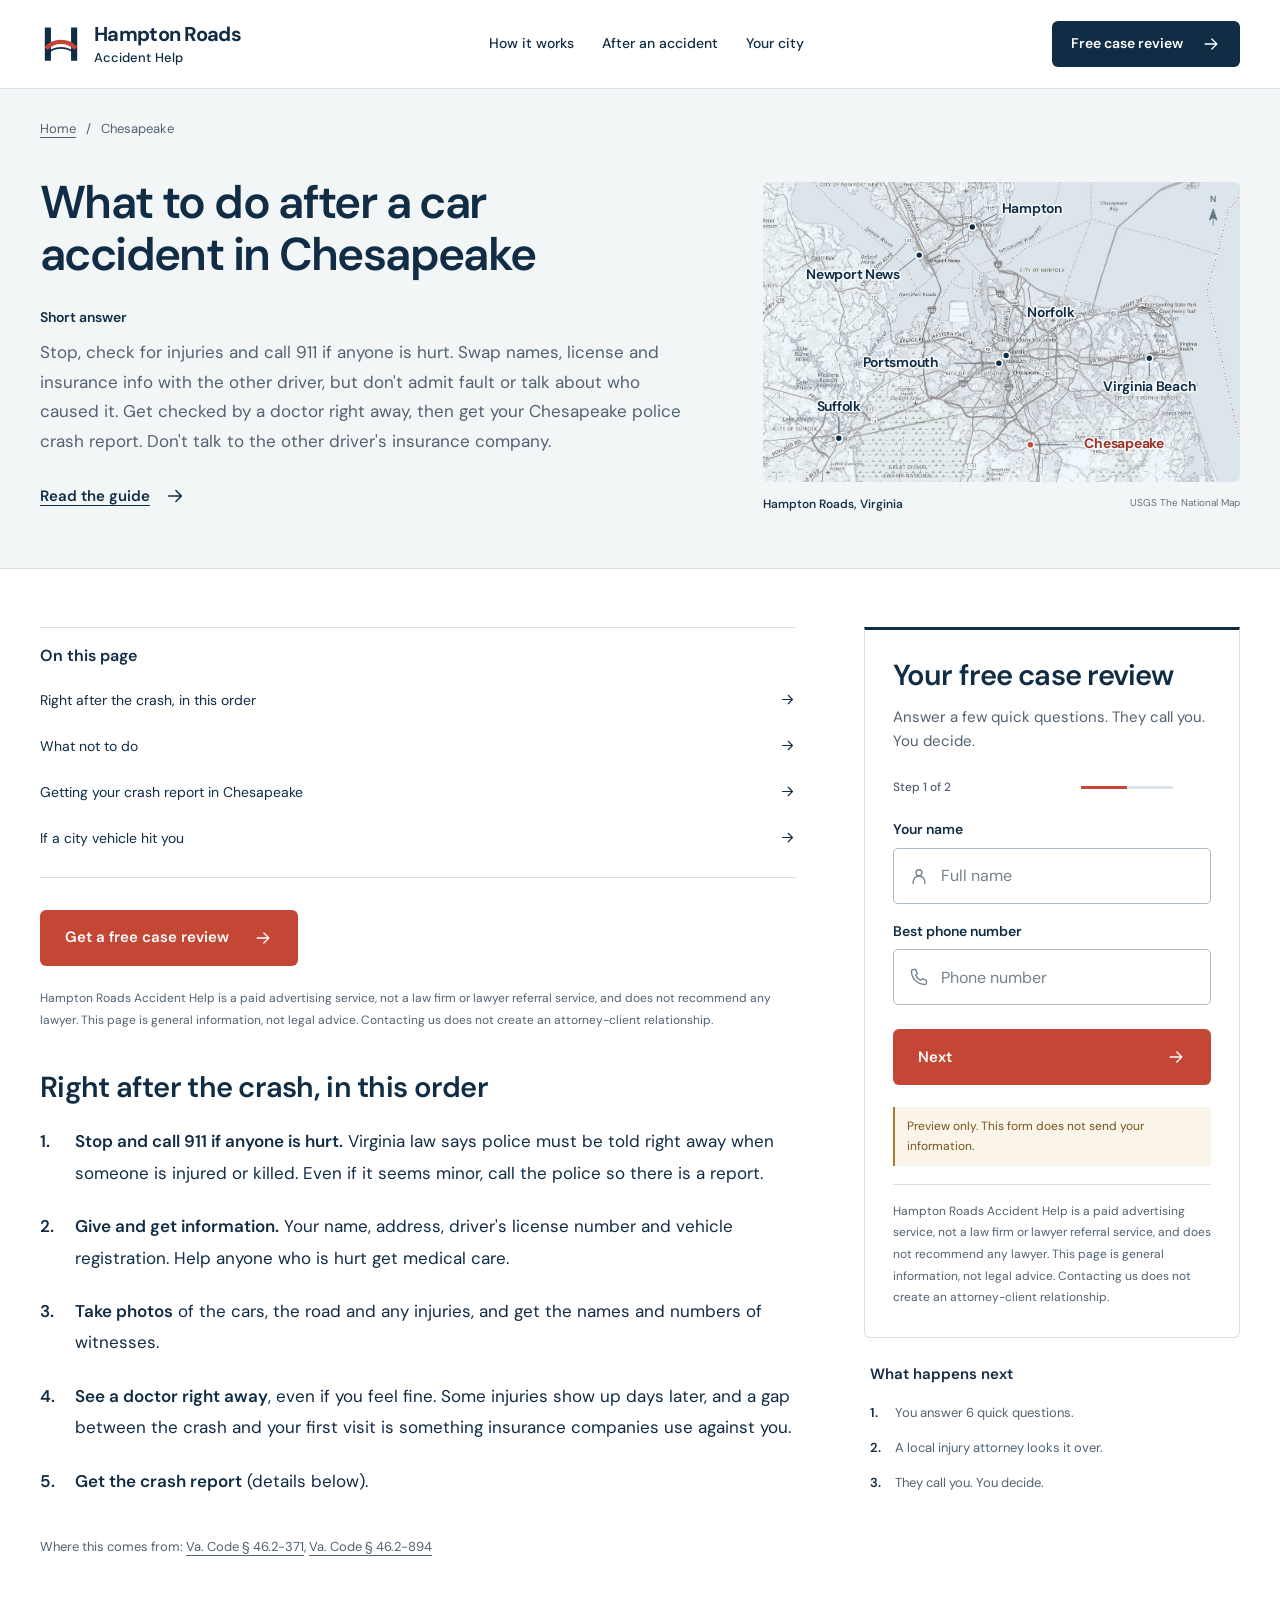
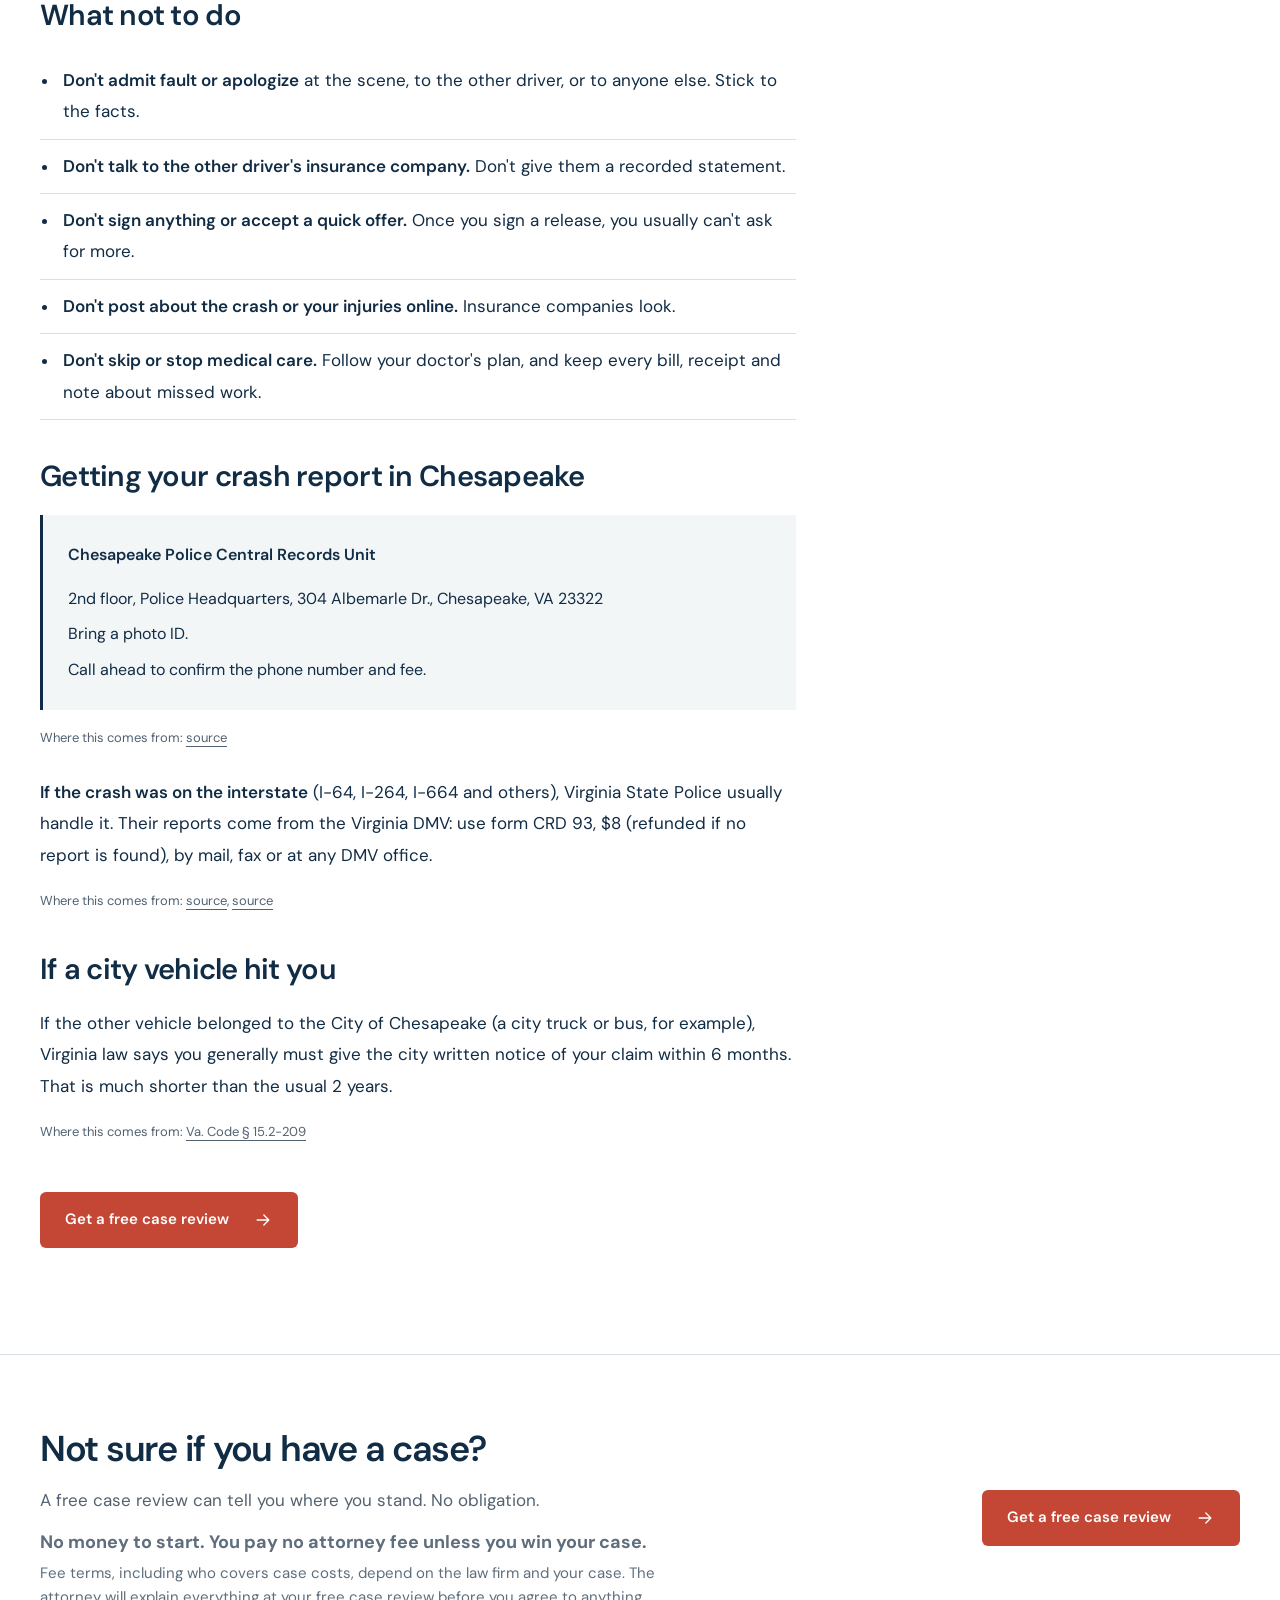
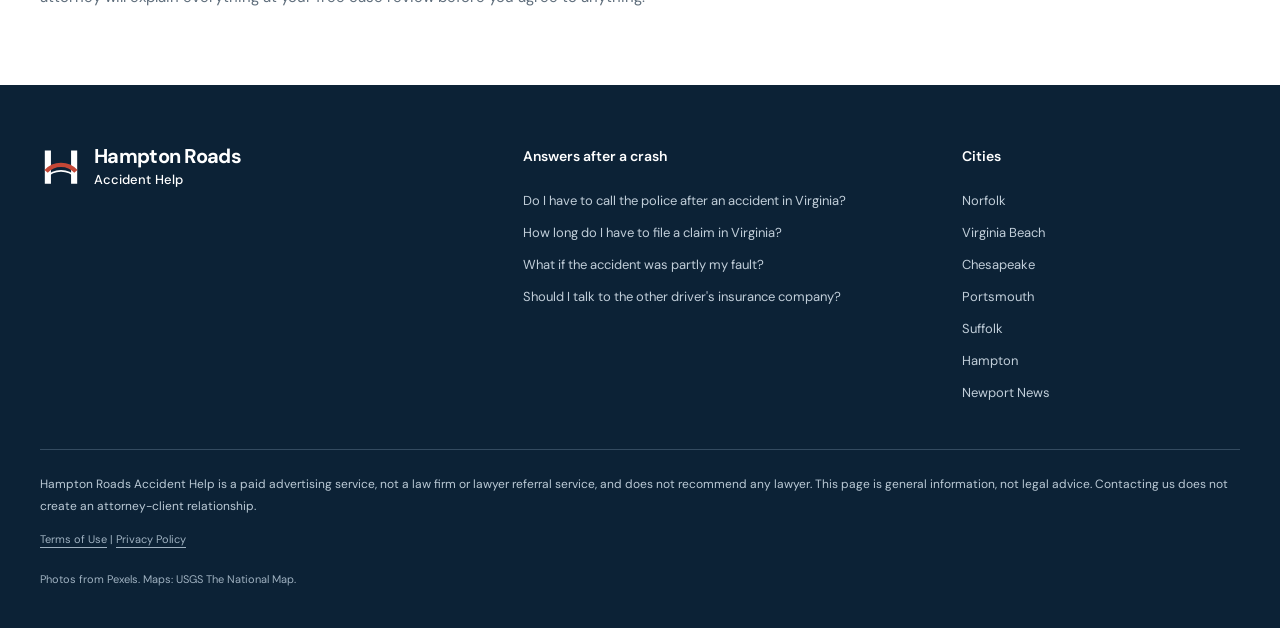
==== after-a-car-accident-in-chesapeake.html @ 798a065a "Hampton Roads Accident Help site" ====
<!doctype html>
<html lang="en"><head><meta charset="utf-8"><meta name="viewport" content="width=device-width, initial-scale=1, viewport-fit=cover">
<title>What to do after a car accident in Chesapeake | Hampton Roads Accident Help</title><meta name="description" content="Steps to take after a car accident in Chesapeake, Virginia, and how to get your Chesapeake police crash report."><meta name="theme-color" content="#112c45">
<link rel="icon" type="image/svg+xml" href="assets/favicon.svg">
<link rel="stylesheet" href="assets/fonts/fonts.css">
<link rel="stylesheet" href="assets/style.css"><link rel="stylesheet" href="assets/map.css">
<script src="assets/form-config.js" defer></script><script src="assets/site.js" defer></script>
</head><body class="guide-page"><a class="skip-link" href="#main">Skip to content</a>
    <header class="site-header"><div class="container header-inner"><a class="brand" href="index.html" aria-label="Hampton Roads Accident Help home"><svg class="brand-mark" viewBox="0 0 48 48" fill="none" aria-hidden="true"><path d="M9 5v38M39 5v38" stroke="currentColor" stroke-width="7"/><path d="M7 29c9-10 25-10 34 0" stroke="#c44736" stroke-width="5"/><path d="M7 36c9-10 25-10 34 0" stroke="currentColor" stroke-width="2"/></svg><span><span class="brand-top">Hampton Roads</span> <span class="brand-bottom">Accident Help</span></span></a>
      <nav class="desktop-nav" aria-label="Main navigation"><a href="index.html#how-it-works">How it works</a><a href="index.html#answers">After an accident</a><a href="index.html#cities">Your city</a></nav>
      <div class="header-actions"><a class="btn btn-small btn-dark" href="#review" data-review-link>Free case review<svg class="icon " viewBox="0 0 24 24" fill="none" stroke="currentColor" stroke-width="1.6" stroke-linecap="round" stroke-linejoin="round" aria-hidden="true"><path d="M5 12h14M13 6l6 6-6 6"/></svg></a><button class="menu-toggle" type="button" data-menu-toggle aria-expanded="false" aria-controls="mobile-menu" aria-label="Open navigation"><svg class="icon " viewBox="0 0 24 24" fill="none" stroke="currentColor" stroke-width="1.6" stroke-linecap="round" stroke-linejoin="round" aria-hidden="true"><path d="M4 8h16M4 16h16"/></svg></button></div>
    </div><nav id="mobile-menu" class="mobile-menu" aria-label="Mobile navigation" hidden><a href="index.html#how-it-works">How it works</a><a href="index.html#answers">After an accident</a><a href="index.html#cities">Your city</a></nav></header><main id="main"><section class="guide-hero"><div class="container"><nav class="crumb" aria-label="Breadcrumb"><a href="index.html">Home</a><span aria-hidden="true">/</span><span>Chesapeake</span></nav><div class="guide-hero-grid"><div class="guide-copy"><h1>What to do after a car accident in Chesapeake</h1><div class="short"><b>Short answer</b><p>Stop, check for injuries and call 911 if anyone is hurt. Swap names, license and insurance info with the other driver, but don't admit fault or talk about who caused it. Get checked by a doctor right away, then get your Chesapeake police crash report. Don't talk to the other driver's insurance company.</p></div><a class="text-link" href="#guide-content">Read the guide<svg class="icon " viewBox="0 0 24 24" fill="none" stroke="currentColor" stroke-width="1.6" stroke-linecap="round" stroke-linejoin="round" aria-hidden="true"><path d="M5 12h14M13 6l6 6-6 6"/></svg></a></div><div class="guide-hero-media"><figure class="hr-map" aria-label="Map of Hampton Roads">
  <div class="hr-map__canvas">
    <svg class="hr-map__svg" viewBox="380 780 1240 780" role="img" aria-labelledby="hr-map-title hr-map-desc">
      <title id="hr-map-title">Hampton Roads, Virginia</title>
      <desc id="hr-map-desc">A map of Hampton Roads showing Norfolk, Virginia Beach, Chesapeake, Portsmouth, Suffolk, Hampton and Newport News.</desc>
      <defs>
        <filter id="hr-map-tone" color-interpolation-filters="sRGB">
          <feColorMatrix type="saturate" values="0.12"/>
          <feComponentTransfer>
            <feFuncR type="linear" slope="0.78" intercept="0.18"/>
            <feFuncG type="linear" slope="0.83" intercept="0.16"/>
            <feFuncB type="linear" slope="0.87" intercept="0.14"/>
          </feComponentTransfer>
        </filter>
      </defs>
      <image href="img/map-hr.jpg" width="1719" height="1642" filter="url(#hr-map-tone)"/>
      <g class="hr-map__north" transform="translate(1550 850)" aria-hidden="true">
        <text x="0" y="-17" text-anchor="middle">N</text>
        <path d="M0 0L-10 29L0 22L10 29Z"/>
        <path d="M0 22V43"/>
      </g>
      <g class="hr-map__place" data-city="hampton">
        <path class="hr-map__leader" d="M924 897L988 863"/>
        <circle class="hr-map__pin" cx="924" cy="897" r="9"/>
        <text x="1078.5" y="852" dominant-baseline="middle" text-anchor="middle">Hampton</text>
      </g>
      <g class="hr-map__place" data-city="newport-news">
        <path class="hr-map__leader" d="M786 970L732 1012"/>
        <circle class="hr-map__pin" cx="786" cy="970" r="9"/>
        <text x="614" y="1024" dominant-baseline="middle" text-anchor="middle">Newport News</text>
      </g>
      <g class="hr-map__place" data-city="norfolk">
        <path class="hr-map__leader" d="M1012 1231L1085 1139"/>
        <circle class="hr-map__pin" cx="1012" cy="1231" r="9"/>
        <text x="1128" y="1122" dominant-baseline="middle" text-anchor="middle">Norfolk</text>
      </g>
      <g class="hr-map__place" data-city="portsmouth">
        <path class="hr-map__leader" d="M993 1251L879 1251"/>
        <circle class="hr-map__pin" cx="993" cy="1251" r="9"/>
        <text x="736.5" y="1251" dominant-baseline="middle" text-anchor="middle">Portsmouth</text>
      </g>
      <g class="hr-map__place" data-city="virginia-beach">
        <path class="hr-map__leader" d="M1384 1238L1384 1283"/>
        <circle class="hr-map__pin" cx="1384" cy="1238" r="9"/>
        <text x="1384" y="1313" dominant-baseline="middle" text-anchor="middle">Virginia Beach</text>
      </g>
      <g class="hr-map__place" data-city="suffolk">
        <path class="hr-map__leader" d="M577 1446L577 1391"/>
        <circle class="hr-map__pin" cx="577" cy="1446" r="9"/>
        <text x="577" y="1366" dominant-baseline="middle" text-anchor="middle">Suffolk</text>
      </g>
      <g class="hr-map__place is-current" data-city="chesapeake">
        <path class="hr-map__leader" d="M1075 1463L1170 1463"/>
        <circle class="hr-map__pin" cx="1075" cy="1463" r="9"/>
        <text x="1318.5" y="1463" dominant-baseline="middle" text-anchor="middle">Chesapeake</text>
      </g>
    </svg>
  </div>
  <figcaption class="hr-map__caption"><span>Hampton Roads, Virginia</span><span class="hr-map__source">USGS The National Map</span></figcaption>
</figure>
</div></div></div></section>
    <div class="container article-layout" id="guide"><aside class="side"><section class="review-card" id="review" aria-labelledby="review-title">
      <div class="review-heading">
      <h2 id="review-title" tabindex="-1">Your free case review</h2>
      <p class="form-sub">Answer a few quick questions. They call you. You decide.</p>
      <div class="form-progress"><span data-step-number>Step 1 of 2</span><span class="progress-track" aria-hidden="true"><span data-progress></span></span></div>
      </div>
      <form data-review-form id="case-review-form" novalidate onsubmit="return false">
        <div data-form-step="1" class="contact-fields">
          <div class="field-group">
          <label class="field-label" for="full-name">Your name</label>
          <div class="field-wrap"><svg class="icon " viewBox="0 0 24 24" fill="none" stroke="currentColor" stroke-width="1.6" stroke-linecap="round" stroke-linejoin="round" aria-hidden="true"><circle cx="12" cy="8" r="3.5"/><path d="M5 21v-2a7 7 0 0 1 14 0v2"/></svg><input id="full-name" type="text" name="name" placeholder="Full name" autocomplete="name" maxlength="150" required></div>
          </div><div class="field-group">
          <label class="field-label" for="phone-number">Best phone number</label>
          <div class="field-wrap"><svg class="icon " viewBox="0 0 24 24" fill="none" stroke="currentColor" stroke-width="1.6" stroke-linecap="round" stroke-linejoin="round" aria-hidden="true"><path d="M8 3H5a2 2 0 0 0-2 2c0 8.8 7.2 16 16 16a2 2 0 0 0 2-2v-3l-5-2-2 2a14 14 0 0 1-6-6l2-2-2-5Z"/></svg><input id="phone-number" type="tel" name="phone" placeholder="Phone number" autocomplete="tel" inputmode="tel" maxlength="40" required></div>
          </div><div class="form-next">
          <button class="btn btn-full" type="button" data-next>Next<svg class="icon " viewBox="0 0 24 24" fill="none" stroke="currentColor" stroke-width="1.6" stroke-linecap="round" stroke-linejoin="round" aria-hidden="true"><path d="M5 12h14M13 6l6 6-6 6"/></svg></button>
          </div>
        </div>
        <div data-form-step="2" hidden>
          <fieldset data-question><legend>When was the accident?</legend><div class="choices choices-4"><label class="choice"><input type="radio" name="when" value="This week" required><span>This week</span></label><label class="choice"><input type="radio" name="when" value="This month" required><span>This month</span></label><label class="choice"><input type="radio" name="when" value="1 to 6 months" required><span>1 to 6 months</span></label><label class="choice"><input type="radio" name="when" value="Longer" required><span>Longer</span></label></div></fieldset><fieldset data-question><legend>Were you hurt?</legend><div class="choices choices-3"><label class="choice"><input type="radio" name="hurt" value="Yes" required><span>Yes</span></label><label class="choice"><input type="radio" name="hurt" value="Not sure" required><span>Not sure</span></label><label class="choice"><input type="radio" name="hurt" value="No" required><span>No</span></label></div></fieldset><fieldset data-question><legend>Whose fault was it?</legend><div class="choices choices-3"><label class="choice"><input type="radio" name="fault" value="The other driver" required><span>The other driver</span></label><label class="choice"><input type="radio" name="fault" value="Not sure" required><span>Not sure</span></label></div></fieldset><fieldset data-question><legend>Do you already have a lawyer?</legend><div class="choices choices-2"><label class="choice"><input type="radio" name="lawyer" value="No" required><span>No</span></label><label class="choice"><input type="radio" name="lawyer" value="Yes" required><span>Yes</span></label></div></fieldset>
          <label class="consent"><input type="checkbox" name="consent" required><span data-consent-text>Hampton Roads Accident Help and a participating local injury law firm may call, text (including automated texts) or email me about this. Not required to get help. Reply STOP to opt out.</span></label>
          <button class="btn btn-full" type="submit">Get my free review<svg class="icon " viewBox="0 0 24 24" fill="none" stroke="currentColor" stroke-width="1.6" stroke-linecap="round" stroke-linejoin="round" aria-hidden="true"><path d="M5 12h14M13 6l6 6-6 6"/></svg></button>
          <button type="button" class="back" data-back>Back</button>
        </div>
        <p class="form-error" data-form-error role="alert" hidden></p>
        <div class="form-status" data-form-status role="status" hidden></div>
      </form>
      <div class="review-details"><noscript><p class="preview-notice">Please enable JavaScript to use this preview form. Your information has not been sent.</p></noscript>
      <p class="preview-notice" data-preview-notice>Preview only. This form does not send your information.</p>
      <p class="fine form-fine">Hampton Roads Accident Help is a paid advertising service, not a law firm or lawyer referral service, and does not recommend any lawyer. This page is general information, not legal advice. Contacting us does not create an attorney-client relationship.</p>
      </div>
    </section><div class="side-process"><h2>What happens next</h2><ol class="mini"><li>You answer 6 quick questions.</li><li>A local injury attorney looks it over.</li><li>They call you. You decide.</li></ol></div></aside><article class="art" id="guide-content"><nav class="on-this-page" aria-label="On this page"><h2>On this page</h2><a href="#guide-section-1">Right after the crash, in this order<svg class="icon " viewBox="0 0 24 24" fill="none" stroke="currentColor" stroke-width="1.6" stroke-linecap="round" stroke-linejoin="round" aria-hidden="true"><path d="M5 12h14M13 6l6 6-6 6"/></svg></a><a href="#guide-donts">What not to do<svg class="icon " viewBox="0 0 24 24" fill="none" stroke="currentColor" stroke-width="1.6" stroke-linecap="round" stroke-linejoin="round" aria-hidden="true"><path d="M5 12h14M13 6l6 6-6 6"/></svg></a><a href="#guide-section-2">Getting your crash report in Chesapeake<svg class="icon " viewBox="0 0 24 24" fill="none" stroke="currentColor" stroke-width="1.6" stroke-linecap="round" stroke-linejoin="round" aria-hidden="true"><path d="M5 12h14M13 6l6 6-6 6"/></svg></a><a href="#guide-section-3">If a city vehicle hit you<svg class="icon " viewBox="0 0 24 24" fill="none" stroke="currentColor" stroke-width="1.6" stroke-linecap="round" stroke-linejoin="round" aria-hidden="true"><path d="M5 12h14M13 6l6 6-6 6"/></svg></a></nav>

<a class="btn" href="#review" data-review-link>Get a free case review<svg class="icon " viewBox="0 0 24 24" fill="none" stroke="currentColor" stroke-width="1.6" stroke-linecap="round" stroke-linejoin="round" aria-hidden="true"><path d="M5 12h14M13 6l6 6-6 6"/></svg></a>
<p class="fine">Hampton Roads Accident Help is a paid advertising service, not a law firm or lawyer referral service, and does not recommend any lawyer. This page is general information, not legal advice. Contacting us does not create an attorney-client relationship.</p>
<h2 id="guide-section-1">Right after the crash, in this order</h2>
<ol>
<li><b>Stop and call 911 if anyone is hurt.</b> Virginia law says police must be told right away when someone is injured or killed. Even if it seems minor, call the police so there is a report.</li>
<li><b>Give and get information.</b> Your name, address, driver's license number and vehicle registration. Help anyone who is hurt get medical care.</li>
<li><b>Take photos</b> of the cars, the road and any injuries, and get the names and numbers of witnesses.</li>
<li><b>See a doctor right away</b>, even if you feel fine. Some injuries show up days later, and a gap between the crash and your first visit is something insurance companies use against you.</li>
<li><b>Get the crash report</b> (details below).</li>
</ol>
<p class="src">Where this comes from: <a href="https://law.lis.virginia.gov/vacode/46.2-371/">Va. Code § 46.2-371</a>, <a href="https://law.lis.virginia.gov/vacode/46.2-894/">Va. Code § 46.2-894</a></p>
<h2 id="guide-donts">What not to do</h2>
<ul><li><b>Don't admit fault or apologize</b> at the scene, to the other driver, or to anyone else. Stick to the facts.</li><li><b>Don't talk to the other driver's insurance company.</b> Don't give them a recorded statement.</li><li><b>Don't sign anything or accept a quick offer.</b> Once you sign a release, you usually can't ask for more.</li><li><b>Don't post about the crash or your injuries online.</b> Insurance companies look.</li><li><b>Don't skip or stop medical care.</b> Follow your doctor's plan, and keep every bill, receipt and note about missed work.</li></ul>
<h2 id="guide-section-2">Getting your crash report in Chesapeake</h2>
<ul class="office"><li>Chesapeake Police Central Records Unit</li><li>2nd floor, Police Headquarters, 304 Albemarle Dr., Chesapeake, VA 23322</li><li>Bring a photo ID.</li><li>Call ahead to confirm the phone number and fee.</li></ul>
<p class="src">Where this comes from: <a href="https://www.cityofchesapeake.net/934/Support-Section">source</a></p>
<p><b>If the crash was on the interstate</b> (I-64, I-264, I-664 and others), Virginia State Police usually handle it. Their reports come from the Virginia DMV: use form CRD 93, $8 (refunded if no report is found), by mail, fax or at any DMV office.</p>
<p class="src">Where this comes from: <a href="https://www.dmv.virginia.gov/records/request-police-crash-report">source</a>, <a href="https://vsp.virginia.gov/state-police-report/">source</a></p>
<h2 id="guide-section-3">If a city vehicle hit you</h2>
<p>If the other vehicle belonged to the City of Chesapeake (a city truck or bus, for example), Virginia law says you generally must give the city written notice of your claim within 6 months. That is much shorter than the usual 2 years.</p>
<p class="src">Where this comes from: <a href="https://law.lis.virginia.gov/vacode/15.2-209/">Va. Code § 15.2-209</a></p>
<a class="btn" href="#review" data-review-link>Get a free case review<svg class="icon " viewBox="0 0 24 24" fill="none" stroke="currentColor" stroke-width="1.6" stroke-linecap="round" stroke-linejoin="round" aria-hidden="true"><path d="M5 12h14M13 6l6 6-6 6"/></svg></a>
</article></div></main><section class="closing"><div class="container closing-inner"><div><h2>Not sure if you have a case?</h2><p>A free case review can tell you where you stand. No obligation.</p><p class="fee-note"><strong>No money to start. You pay no attorney fee unless you win your case.</strong> Fee terms, including who covers case costs, depend on the law firm and your case. The attorney will explain everything at your free case review before you agree to anything.</p></div><a class="btn" href="#review" data-review-link>Get a free case review<svg class="icon " viewBox="0 0 24 24" fill="none" stroke="currentColor" stroke-width="1.6" stroke-linecap="round" stroke-linejoin="round" aria-hidden="true"><path d="M5 12h14M13 6l6 6-6 6"/></svg></a></div></section><footer class="foot"><div class="container"><a class="brand" href="index.html" aria-label="Hampton Roads Accident Help home"><svg class="brand-mark" viewBox="0 0 48 48" fill="none" aria-hidden="true"><path d="M9 5v38M39 5v38" stroke="currentColor" stroke-width="7"/><path d="M7 29c9-10 25-10 34 0" stroke="#c44736" stroke-width="5"/><path d="M7 36c9-10 25-10 34 0" stroke="currentColor" stroke-width="2"/></svg><span><span class="brand-top">Hampton Roads</span> <span class="brand-bottom">Accident Help</span></span></a><div class="fcols"><div><p class="fh">Answers after a crash</p><ul><li><a href="do-i-have-to-call-police.html">Do I have to call the police after an accident in Virginia?</a></li><li><a href="how-long-to-file.html">How long do I have to file a claim in Virginia?</a></li><li><a href="partly-my-fault.html">What if the accident was partly my fault?</a></li><li><a href="other-drivers-insurance.html">Should I talk to the other driver's insurance company?</a></li></ul></div><div><p class="fh">Cities</p><ul><li><a href="after-a-car-accident-in-norfolk.html">Norfolk</a></li><li><a href="after-a-car-accident-in-virginia-beach.html">Virginia Beach</a></li><li><a href="after-a-car-accident-in-chesapeake.html">Chesapeake</a></li><li><a href="after-a-car-accident-in-portsmouth.html">Portsmouth</a></li><li><a href="after-a-car-accident-in-suffolk.html">Suffolk</a></li><li><a href="after-a-car-accident-in-hampton.html">Hampton</a></li><li><a href="after-a-car-accident-in-newport-news.html">Newport News</a></li></ul></div></div>
<p class="fine">Hampton Roads Accident Help is a paid advertising service, not a law firm or lawyer referral service, and does not recommend any lawyer. This page is general information, not legal advice. Contacting us does not create an attorney-client relationship.</p><p class="credit"><a href="terms.html">Terms of Use</a> | <a href="privacy.html">Privacy Policy</a></p><p class="credit">Photos from Pexels. Maps: USGS The National Map.</p></div></footer><div class="mobile-cta"><span>Free case review.<br><small>No obligation.</small></span><a class="btn btn-dark" href="#review" data-review-link>Start here<svg class="icon " viewBox="0 0 24 24" fill="none" stroke="currentColor" stroke-width="1.6" stroke-linecap="round" stroke-linejoin="round" aria-hidden="true"><path d="M5 12h14M13 6l6 6-6 6"/></svg></a></div></body></html>
---- assets/fonts/fonts.css ----
/* Self-hosted Latin subsets from Google Fonts. See PROVENANCE.txt. */
@font-face {
  font-family: 'DM Sans';
  font-style: normal;
  font-weight: 400 700;
  font-display: swap;
  src: url(./dm-sans-latin-variable.woff2) format('woff2');
  unicode-range: U+0000-00FF, U+0131, U+0152-0153, U+02BB-02BC, U+02C6, U+02DA, U+02DC, U+0304, U+0308, U+0329, U+2000-206F, U+20AC, U+2122, U+2191, U+2193, U+2212, U+2215, U+FEFF, U+FFFD;
}

@font-face {
  font-family: 'Instrument Serif';
  font-style: italic;
  font-weight: 400;
  font-display: swap;
  src: url(./instrument-serif-latin-italic.woff2) format('woff2');
  unicode-range: U+0000-00FF, U+0131, U+0152-0153, U+02BB-02BC, U+02C6, U+02DA, U+02DC, U+0304, U+0308, U+0329, U+2000-206F, U+20AC, U+2122, U+2191, U+2193, U+2212, U+2215, U+FEFF, U+FFFD;
}

@font-face {
  font-family: 'Instrument Serif';
  font-style: normal;
  font-weight: 400;
  font-display: swap;
  src: url(./instrument-serif-latin-normal.woff2) format('woff2');
  unicode-range: U+0000-00FF, U+0131, U+0152-0153, U+02BB-02BC, U+02C6, U+02DA, U+02DC, U+0304, U+0308, U+0329, U+2000-206F, U+20AC, U+2122, U+2191, U+2193, U+2212, U+2215, U+FEFF, U+FFFD;
}
---- assets/style.css ----
/* Hampton Roads Accident Help
   A clear regional assistance interface. One type family, one action color. */
:root {
  --ink: #112c45;
  --ink-deep: #0c2236;
  --paper: #ffffff;
  --surface: #f3f6f7;
  --surface-blue: #eaf0f4;
  --muted: #526271;
  --line: #d8e0e5;
  --action: #c44736;
  --action-hover: #a93629;
  --sans: "DM Sans", Arial, sans-serif;
  --radius: 6px;
}

/* Base and controls */
*, *::before, *::after { box-sizing: border-box; }
html { scroll-behavior: smooth; scroll-padding-top: 110px; }
body {
  margin: 0;
  background: var(--paper);
  color: var(--ink);
  font: 400 16px/1.65 var(--sans);
  -webkit-font-smoothing: antialiased;
}
button, input, select, textarea { font: inherit; }
button, a, input { -webkit-tap-highlight-color: transparent; }
button { cursor: pointer; }
button:disabled { cursor: wait; opacity: .65; }
a { color: inherit; text-underline-offset: 4px; }
img { display: block; max-width: 100%; object-fit: cover; }
svg { max-width: 100%; }
h1, h2, h3, p { margin: 0; }
h1, h2, h3 { font-family: var(--sans); color: var(--ink); font-weight: 600; }
h1, h2 { letter-spacing: -.035em; }
h1 { line-height: 1.075; }
h2 { font-size: 34px; line-height: 1.2; }
h3 { line-height: 1.4; letter-spacing: -.015em; }
ul, ol { padding: 0; margin: 0; }
[hidden] { display: none !important; }
::selection { background: #dbe7ef; color: var(--ink); }
:focus-visible { outline: 3px solid var(--action); outline-offset: 4px; }
section[id], .review-card, h2[id] { scroll-margin-top: 108px; }
.container { width: calc(100% - 80px); max-width: 1200px; margin-inline: auto; }
.icon { width: 22px; height: 22px; flex: none; }
.eyebrow { font-size: 14px; font-weight: 600; line-height: 1.5; }
.btn {
  display: inline-flex;
  align-items: center;
  justify-content: center;
  gap: 24px;
  min-height: 56px;
  padding: 15px 24px;
  border: 1px solid transparent;
  border-radius: var(--radius);
  background: var(--action);
  color: #fff;
  font-size: 15px;
  font-weight: 600;
  line-height: 1.4;
  text-decoration: none;
  transition: background-color .16s ease, border-color .16s ease;
}
.btn:hover { background: var(--action-hover); }
.btn .icon { width: 20px; height: 20px; }
.btn-dark { background: var(--ink); color: #fff; }
.btn-dark:hover { background: #21465f; }
.btn-small { min-height: 46px; padding: 11px 18px; gap: 18px; font-size: 14px; }
.btn-full { width: 100%; justify-content: space-between; }
.text-link {
  display: inline-flex;
  align-items: center;
  gap: 14px;
  min-height: 44px;
  font-size: 15px;
  font-weight: 600;
  text-decoration: underline;
  text-decoration-thickness: 1px;
}
.text-link:hover { color: var(--action); }
.skip-link {
  position: absolute;
  z-index: 100;
  top: -100px;
  left: 20px;
  padding: 12px 18px;
  background: #fff;
  color: var(--ink);
}
.skip-link:focus { top: 12px; }

/* Compact, stable navigation */
.site-header { position: sticky; top: 0; z-index: 40; background: #fff; border-bottom: 1px solid var(--line); }
.header-inner { display: flex; align-items: center; gap: 32px; min-height: 88px; }
.brand { display: inline-flex; align-items: center; gap: 12px; flex: none; line-height: 1.15; text-decoration: none; }
.brand-mark { width: 42px; height: 44px; flex: none; }
.brand-top { display: block; font-size: 20px; font-weight: 700; letter-spacing: -.035em; }
.brand-bottom { display: block; font-size: 13px; font-weight: 500; letter-spacing: .005em; margin-top: 5px; }
.desktop-nav { display: flex; align-items: center; gap: 28px; margin-left: auto; }
.desktop-nav a { display: inline-flex; align-items: center; min-height: 44px; font-size: 14px; font-weight: 500; text-decoration: none; }
.desktop-nav a:hover { color: var(--action); }
.header-actions { display: flex; align-items: center; gap: 14px; margin-left: auto; }
.menu-toggle { display: none; align-items: center; justify-content: center; width: 44px; height: 44px; padding: 8px; border: 0; background: transparent; color: var(--ink); }
.mobile-menu { padding: 8px 24px 20px; border-top: 1px solid var(--line); background: #fff; }
.mobile-menu a { display: block; min-height: 48px; padding: 11px 2px; text-decoration: none; border-bottom: 1px solid var(--line); font-size: 16px; }

/* The map establishes place; Start here establishes the task. */
.home-hero { padding: 66px 0 70px; }
.hero-grid { display: grid; grid-template-columns: minmax(0,1fr) minmax(0,1.03fr); align-items: center; gap: 68px; }
.hero-story, .hero-map { min-width: 0; }
.hero-story h1 { max-width: 620px; font-size: clamp(46px,4.6vw,62px); text-wrap: balance; }
.lead { margin-top: 24px; max-width: 430px; color: var(--muted); font-size: 19px; line-height: 1.6; }
.hero-actions { display: flex; align-items: center; gap: 24px; margin-top: 30px; }
.hero-actions .btn { min-width: 168px; justify-content: space-between; }
.note { color: var(--muted); font-size: 13px; line-height: 1.65; }
.hero-map { display: flex; align-items: center; }
.hero-map .hr-map { width: 100%; }

/* Shared form. The home variant is a service band, not a floating card. */
.review-card { min-width: 0; background: #fff; border: 1px solid var(--line); border-top: 3px solid var(--ink); border-radius: 0 0 6px 6px; padding: 28px; }
.review-card h2 { font-size: 29px; line-height: 1.2; letter-spacing: -.03em; }
.form-sub { margin-top: 12px; color: var(--muted); font-size: 15px; line-height: 1.65; }
.form-progress { display: flex; align-items: center; gap: 16px; justify-content: space-between; max-width: 280px; margin: 24px 0; color: var(--muted); font-size: 12px; line-height: 1.5; font-weight: 500; }
.progress-track { display: block; width: 92px; height: 3px; overflow: hidden; background: #dce4e9; }
.progress-track > span { display: block; width: 50%; height: 100%; background: var(--action); transition: width .2s ease; }
.field-group { min-width: 0; }
.field-group + .field-group { margin-top: 18px; }
.field-label { display: block; margin-bottom: 8px; font-size: 14px; font-weight: 600; line-height: 1.4; }
.field-wrap { position: relative; min-width: 0; }
.field-wrap > .icon { position: absolute; top: 18px; left: 16px; width: 20px; height: 20px; color: #748390; pointer-events: none; }
.field-wrap > input { display: block; width: 100%; min-width: 0; height: 56px; padding: 14px 15px 14px 47px; border: 1px solid #acbac5; border-radius: 5px; background: #fff; color: var(--ink); font-size: 16px; line-height: 1.5; transition: border-color .16s ease, box-shadow .16s ease; }
.field-wrap > input::placeholder { color: #74818d; opacity: 1; }
.field-wrap > input:focus { outline: none; border-color: var(--action); box-shadow: 0 0 0 3px rgb(196 71 54 / .18); }
.field-wrap > input[aria-invalid="true"] { border-color: #a72c20; box-shadow: 0 0 0 2px rgb(167 44 32 / .12); }
.form-next { margin-top: 24px; }
.form-assurance { display: flex; align-items: center; justify-content: center; gap: 7px; margin-top: 12px; color: var(--muted); font-size: 11px; line-height: 1.5; }
.form-assurance .icon { width: 15px; height: 15px; }
.review-details { min-width: 0; }
.preview-notice { padding: 10px 12px; margin-top: 22px; border-left: 2px solid #ad7b2c; background: #fbf5e9; color: #76531c; font-size: 12px; line-height: 1.6; }
.fine { color: var(--muted); font-size: 12px; line-height: 1.8; font-weight: 400; }
.form-fine { margin-top: 18px; padding-top: 16px; border-top: 1px solid var(--line); }
fieldset { min-width: 0; margin: 0 0 22px; padding: 0; border: 0; }
legend { margin-bottom: 11px; padding: 0; font-size: 15px; font-weight: 600; line-height: 1.5; }
.choices { display: grid; grid-template-columns: repeat(2,minmax(0,1fr)); gap: 8px; }
.choices-3 { grid-template-columns: repeat(3,minmax(0,1fr)); }
.choice { display: flex; position: relative; min-width: 0; cursor: pointer; }
.choice input { position: absolute; top: 50%; left: 50%; width: 1px; height: 1px; opacity: 0; }
.choice > span { display: flex; align-items: center; justify-content: center; width: 100%; min-height: 48px; padding: 10px 8px; border: 1px solid #bcc8d1; border-radius: 5px; background: #fff; color: var(--ink); text-align: center; font-size: 13px; line-height: 1.4; transition: background-color .16s ease, border-color .16s ease; }
.choice:hover > span { border-color: var(--ink); background: #f3f6f7; }
.choice input:checked + span { border-color: var(--ink); background: #e7eef3; box-shadow: inset 0 0 0 1px var(--ink); }
.choice input:focus-visible + span { outline: 3px solid var(--action); outline-offset: 3px; }
.consent { display: flex; align-items: flex-start; gap: 11px; margin: 24px 0; color: var(--muted); font-size: 12px; line-height: 1.75; cursor: pointer; }
.consent input { width: 22px; height: 22px; flex: 0 0 22px; margin: 2px 0 0; accent-color: var(--action); cursor: pointer; }
.back { display: block; min-height: 44px; margin: 8px auto 0; padding: 10px 20px; border: 0; background: transparent; color: var(--ink); font-size: 14px; text-decoration: underline; text-underline-offset: 4px; }
.form-error { margin-top: 18px; padding: 12px 14px; border: 1px solid #dbb0a8; border-radius: 4px; background: #fff1ee; color: #8b271c; font-size: 14px; line-height: 1.6; }
.form-status { margin-top: 18px; padding: 16px; border: 1px solid #adc5d4; border-radius: 4px; background: #edf5fa; color: var(--ink); font-size: 14px; line-height: 1.65; }
.review-band { padding: 44px 0 42px; background: var(--ink); color: #fff; }
.review-card--wide { display: grid; grid-template-columns: 260px minmax(0,1fr); column-gap: 48px; row-gap: 20px; padding: 0; border: 0; border-radius: 0; background: transparent; color: #fff; }
.review-card--wide .review-heading { grid-column: 1; grid-row: 1 / 3; }
.review-card--wide h2 { color: #fff; font-size: 30px; max-width: 240px; }
.review-card--wide .form-sub { color: #cbd8e1; font-size: 14px; max-width: 250px; }
.review-card--wide .form-progress { max-width: 235px; color: #cbd8e1; margin: 24px 0 0; }
.review-card--wide .progress-track { background: #456078; }
.review-card--wide .progress-track > span { background: #f19a8c; }
.review-card--wide form { grid-column: 2; min-width: 0; }
.review-card--wide .contact-fields { display: grid; grid-template-columns: minmax(0,1fr) minmax(0,1fr) 146px; align-items: start; gap: 16px; }
.review-card--wide .field-group + .field-group { margin: 0; }
.review-card--wide .field-label { color: #fff; }
.review-card--wide .field-wrap input { border-color: #d8e1e8; }
.review-card--wide .form-next { margin: 0; padding-top: 28px; }
.review-card--wide .form-assurance { color: #d2dce4; font-size: 10px; }
.review-card--wide .form-assurance .icon { display: none; }
.review-card--wide .review-details { grid-column: 2; }
.review-card--wide .preview-notice { margin-top: 0; background: transparent; border-left-color: #c7a16a; color: #e6d4b9; padding: 0 0 0 10px; }
.review-card--wide .form-fine { padding-top: 13px; margin-top: 13px; border-top-color: #3a5369; color: #cbd7e0; font-size: 11px; line-height: 1.75; }
.review-card--wide .consent { color: #d9e2e9; }
.review-card--wide .back { color: #fff; }
.review-card--wide [data-form-step="2"] { max-width: 720px; }
.review-card--wide [data-form-step="2"] .choices-4 { grid-template-columns: repeat(4,minmax(0,1fr)); }
.review-card--wide [data-form-step="2"] > .btn { max-width: 320px; }
.review-card--wide [data-form-step="2"] > .back { display: inline-block; margin: 0 0 0 16px; }

/* One real process, with room to read it. */
.process-section { padding: 80px 0; }
.process-layout { display: grid; grid-template-columns: 260px minmax(0,1fr); gap: 48px; align-items: start; }
.section-intro h2 { max-width: 300px; }
.steps { display: grid; grid-template-columns: repeat(3,minmax(0,1fr)); gap: 30px; list-style: none; }
.steps > li { min-width: 0; }
.steps .n { display: block; color: var(--action); font-size: 20px; font-weight: 600; line-height: 1.3; margin-bottom: 16px; }
.steps .step-copy, .steps p { font-size: 17px; line-height: 1.65; max-width: 220px; }
.timing-section { padding: 58px 0; background: var(--surface); }
.timing-layout { display: grid; grid-template-columns: 260px minmax(0,1fr); gap: 48px; }
.timing-copy > p:not(.src) { max-width: 760px; font-size: 18px; line-height: 1.8; }
.src { margin-top: 18px; color: var(--muted); font-size: 13px; line-height: 1.75; }
.src a { text-decoration-thickness: 1px; overflow-wrap: anywhere; }
.src a:hover { color: var(--action); }
.timing-copy .text-link { margin-top: 18px; }

/* Answers retain their full checked wording. */
.answers-section { padding: 88px 0 92px; }
.answers-layout { display: grid; grid-template-columns: 300px minmax(0,1fr); gap: 72px; }
.answers-section .section-intro h2 { max-width: 300px; }
.qlist { list-style: none; border-top: 1px solid var(--line); }
.qlist > li { padding: 27px 0 24px; border-bottom: 1px solid var(--line); }
.qlist h3 { font-size: 20px; line-height: 1.45; font-weight: 600; }
.qlist h3 a { text-decoration: none; }
.qlist h3 a:hover { color: var(--action); }
.qlist p { margin-top: 12px; color: var(--muted); font-size: 16px; line-height: 1.75; }
.qlist .more, .qlist > li > a { display: inline-flex; align-items: center; min-height: 44px; margin-top: 7px; font-size: 14px; font-weight: 600; text-decoration: underline; text-decoration-thickness: 1px; }
.qlist .more:hover, .qlist > li > a:hover { color: var(--action); }

/* City exploration is a secondary task, below the case-review flow. */
.cities-section { padding: 76px 0 80px; background: var(--surface); }
.cities-layout { display: grid; grid-template-columns: minmax(0,.78fr) minmax(0,1.22fr); gap: 86px; align-items: start; }
.cities-intro h2 { max-width: 330px; }
.cities-intro > p { max-width: 350px; margin-top: 20px; color: var(--muted); font-size: 17px; line-height: 1.75; }
.cities-choice { min-width: 0; }
.cities-choice h3 { margin-bottom: 20px; font-size: 18px; font-weight: 600; }
.cities { display: grid; grid-template-columns: repeat(2,minmax(0,1fr)); gap: 12px; list-style: none; }
.cities > li { min-width: 0; }
.cities a { display: grid; grid-template-columns: minmax(0,1fr) auto; gap: 4px 12px; align-content: center; min-height: 94px; padding: 17px 18px; border: 1px solid #cbd6de; border-radius: 6px; background: #fff; color: var(--ink); text-decoration: none; transition: border-color .16s ease, background-color .16s ease; }
.cities a:hover { background: #edf3f7; border-color: #91a7b8; }
.cities a b { grid-column: 1; font-size: 17px; font-weight: 600; line-height: 1.4; }
.cities a span, .cities a small { grid-column: 1; color: var(--muted); font-size: 12px; line-height: 1.5; font-weight: 400; }
.cities a > .icon { grid-column: 2; grid-row: 1 / 3; align-self: center; width: 18px; height: 18px; color: var(--ink); }

/* Closing and disclosure */
.closing { padding: 72px 0 76px; border-top: 1px solid var(--line); background: #fff; }
.closing-inner { display: flex; align-items: center; justify-content: space-between; gap: 44px; }
.closing h2 { font-size: 36px; }
.closing p { margin-top: 16px; color: var(--muted); font-size: 17px; line-height: 1.65; }
.closing .btn { flex: none; min-width: 238px; }
.foot { padding: 60px 0 30px; background: var(--ink-deep); color: #fff; }
.foot > .container { display: grid; grid-template-columns: minmax(0,.8fr) minmax(0,1.4fr); gap: 40px 74px; }
.foot .brand { align-self: start; justify-self: start; }
.foot .brand-mark { color: #fff; }
.fcols { display: grid; grid-template-columns: minmax(0,1.4fr) minmax(0,1fr); gap: 50px; }
.fh { margin-bottom: 17px; color: #fff; font-size: 14px; font-weight: 600; }
.fcols ul { list-style: none; }
.fcols li { font-size: 13px; line-height: 1.7; color: #c1ced9; }
.fcols li a { display: inline-block; padding: 5px 0; text-decoration: none; }
.fcols li a:hover { color: #fff; text-decoration: underline; }
.foot .fine { grid-column: 1 / -1; max-width: none; margin: 0; padding-top: 24px; border-top: 1px solid #344b60; color: #bac9d5; font-size: 12px; line-height: 1.8; }
.credit { grid-column: 1 / -1; margin-top: -27px; color: #9fb1c0; font-size: 11px; line-height: 1.6; }
.mobile-cta { display: none; }

/* Guides share the same service identity and prioritize readable answers. */
.guide-hero { padding: 24px 0 50px; background: var(--surface); border-bottom: 1px solid var(--line); }
.crumb { display: flex; align-items: center; flex-wrap: wrap; gap: 10px; margin-bottom: 32px; color: var(--muted); font-size: 13px; line-height: 1.6; }
.crumb a { display: inline-flex; align-items: center; min-height: 32px; }
.crumb a:hover { color: var(--action); }
.guide-hero-grid { display: grid; grid-template-columns: minmax(0,1.16fr) minmax(0,.84fr); gap: 64px; align-items: center; }
.guide-copy, .guide-hero-media { min-width: 0; }
.guide-hero h1 { max-width: 660px; font-size: 46px; line-height: 1.13; letter-spacing: -.035em; text-wrap: balance; }
.short { margin-top: 26px; }
.short > b { display: block; margin-bottom: 10px; font-size: 14px; line-height: 1.5; font-weight: 600; }
.short p { color: var(--muted); font-size: 17px; line-height: 1.75; }
.guide-hero .text-link { margin-top: 17px; }
.guide-summary { padding: 24px 0 20px 30px; border-left: 2px solid #bacbd6; }
.guide-summary h2, .guide-summary h3 { margin-bottom: 12px; font-size: 19px; font-weight: 600; }
.guide-summary > a { display: flex; align-items: center; justify-content: space-between; gap: 20px; min-height: 54px; padding: 10px 0; border-bottom: 1px solid #d2dee6; font-size: 15px; line-height: 1.6; text-decoration: none; }
.guide-summary > a:hover { color: var(--action); }
.guide-summary > a .icon { width: 17px; height: 17px; }
.guide-summary .on-this-page { margin: 0; border: 0; padding: 0; }
.guide-summary .on-this-page > a { min-height: 54px; padding: 10px 0; border-bottom: 1px solid #d2dee6; font-size: 15px; }
.article-layout { display: grid; grid-template-columns: minmax(0,1fr) 376px; align-items: start; gap: 68px; padding-top: 58px; padding-bottom: 84px; }
.art { grid-column: 1; grid-row: 1; min-width: 0; font-size: 17px; line-height: 1.85; }
.art > .btn { margin: 0 0 22px; }
.art > .fine { margin: 0 0 36px; }
.art h2 { margin: 38px 0 20px; font-size: 29px; line-height: 1.28; letter-spacing: -.025em; }
.art h2:first-child { margin-top: 0; }
.art p { margin: 18px 0; }
.art p b, .art li b { font-weight: 600; }
.art > ol { counter-reset: guide-steps; list-style: none; }
.art > ol > li { position: relative; padding: 0 0 22px 35px; counter-increment: guide-steps; }
.art > ol > li::before { content: counter(guide-steps) "."; position: absolute; top: 0; left: 0; font-size: 17px; font-weight: 600; color: var(--ink); }
.art > ul:not(.office) { list-style: none; }
.art > ul:not(.office) > li { position: relative; padding: 11px 0 11px 23px; border-bottom: 1px solid var(--line); }
.art > ul:not(.office) > li::before { content: ""; position: absolute; top: 25px; left: 2px; width: 5px; height: 5px; border-radius: 50%; background: var(--ink); }
.art .office { padding: 22px 25px; border-left: 3px solid var(--ink); background: var(--surface); list-style: none; font-size: 16px; line-height: 1.85; }
.office li { padding: 3px 0; }
.office li:first-child { margin-bottom: 8px; font-weight: 600; }
.office a { display: inline-block; padding: 4px 0; }
.art .src { margin: 16px 0 28px; font-size: 13px; line-height: 1.8; }
.art > .btn:last-child { margin-top: 20px; }
.on-this-page { margin-bottom: 32px; padding: 16px 0; border-block: 1px solid var(--line); }
.art .on-this-page > h2 { margin: 0 0 9px; font-size: 16px; line-height: 1.5; font-weight: 600; letter-spacing: 0; }
.on-this-page > .eyebrow { display: block; margin-bottom: 9px; font-size: 14px; font-weight: 600; }
.on-this-page > a { display: flex; align-items: center; justify-content: space-between; gap: 20px; min-height: 46px; padding: 7px 0; text-decoration: none; font-size: 14px; line-height: 1.6; }
.on-this-page > a:hover { color: var(--action); }
.on-this-page .icon { width: 17px; height: 17px; }
.side { position: sticky; top: 110px; grid-column: 2; grid-row: 1; min-width: 0; }
.side:has([data-form-step="2"]:not([hidden])) { position: static; }
.side-process { padding: 25px 6px 0; }
.side-process > .eyebrow, .side-process > h2, .side-process > h3 { margin-bottom: 17px; font-size: 15px; line-height: 1.5; font-weight: 600; letter-spacing: 0; }
.mini { display: flex; flex-direction: column; gap: 13px; counter-reset: mini-steps; list-style: none; }
.mini li { position: relative; padding-left: 25px; counter-increment: mini-steps; color: var(--muted); font-size: 13px; line-height: 1.7; }
.mini li::before { content: counter(mini-steps) "."; position: absolute; top: 0; left: 0; color: var(--ink); font-weight: 600; }

/* Laptop and tablet */
@media (max-width:1100px) {
  .container { width: calc(100% - 64px); }
  .header-inner { gap: 24px; }
  .desktop-nav { gap: 20px; }
  .hero-grid { gap: 40px; }
  .hero-story h1 { font-size: 52px; }
  .review-card--wide, .process-layout, .timing-layout { grid-template-columns: 225px minmax(0,1fr); column-gap: 34px; }
  .review-card--wide .contact-fields { grid-template-columns: minmax(0,1fr) minmax(0,1fr) 126px; gap: 12px; }
  .review-card--wide .form-next .btn { padding-inline: 18px; gap: 12px; }
  .answers-layout { grid-template-columns: 270px minmax(0,1fr); gap: 45px; }
  .cities-layout { gap: 50px; }
  .guide-hero-grid { gap: 40px; }
  .guide-hero h1 { font-size: 42px; }
  .article-layout { grid-template-columns: minmax(0,1fr) 340px; gap: 40px; }
  .side .review-card { padding: 24px; }
  .side .review-card h2 { font-size: 27px; }
  .foot > .container { gap: 36px 48px; }
  .fcols { gap: 32px; }
}

@media (max-width:980px) {
  .desktop-nav { display: none; }
  .menu-toggle { display: inline-flex; }
  .header-inner { min-height: 78px; }
  .home-hero { padding-block: 50px; }
  .hero-grid { gap: 32px; }
  .hero-story h1 { font-size: 46px; }
  .lead { font-size: 17px; }
  .hero-actions { gap: 18px; }
  .hero-actions .btn { min-width: 150px; }
  .note { font-size: 12px; }
  .review-card--wide { grid-template-columns: 1fr; row-gap: 26px; }
  .review-card--wide .review-heading, .review-card--wide form, .review-card--wide .review-details { grid-column: 1; grid-row: auto; }
  .review-card--wide .review-heading { display: grid; grid-template-columns: 1fr auto; gap: 6px 32px; }
  .review-card--wide h2 { max-width: none; }
  .review-card--wide .form-sub { grid-column: 1; max-width: none; margin-top: 3px; }
  .review-card--wide .form-progress { grid-column: 2; grid-row: 1 / 3; min-width: 200px; margin: 0; align-self: center; }
  .review-card--wide .contact-fields { grid-template-columns: minmax(0,1fr) minmax(0,1fr) 152px; gap: 18px; }
  .review-card--wide .review-details { max-width: 780px; }
  .process-layout { display: block; }
  .process-layout .section-intro { margin-bottom: 32px; }
  .process-layout h2 { max-width: none; }
  .steps { gap: 32px; }
  .timing-layout { grid-template-columns: 200px minmax(0,1fr); gap: 35px; }
  .answers-layout { grid-template-columns: 230px minmax(0,1fr); gap: 36px; }
  .cities-layout { grid-template-columns: 1fr 1.3fr; gap: 40px; }
  .cities a { padding: 16px 14px; }
  .cities a b { font-size: 15px; }
  .guide-hero h1 { font-size: 38px; }
  .guide-hero-grid { gap: 30px; }
  .short p { font-size: 16px; }
  .article-layout { grid-template-columns: minmax(0,1fr) 320px; gap: 30px; }
  .art { font-size: 16px; }
  .art h2 { font-size: 27px; }
  .closing h2 { font-size: 32px; }
}

@media (max-width:800px) {
  .guide-hero-grid { grid-template-columns: 1fr; gap: 32px; }
  .guide-hero h1 { font-size: 42px; max-width: 650px; }
  .guide-hero-media { max-width: 650px; }
  .guide-summary { padding: 20px 0 0; border-left: 0; border-top: 1px solid #bdceda; }
  .guide-summary .on-this-page { display: grid; grid-template-columns: repeat(2,minmax(0,1fr)); gap: 0 24px; }
  .guide-summary .on-this-page > .eyebrow { grid-column: 1 / -1; }
  .article-layout { display: flex; flex-direction: column; gap: 42px; padding-top: 40px; }
  .side { position: static; width: 100%; }
  .side .review-card { max-width: 650px; margin-inline: auto; padding: 28px; }
  .side-process { max-width: 650px; margin-inline: auto; }
  .art { width: 100%; font-size: 17px; }
  .foot > .container { grid-template-columns: 1fr; gap: 35px; }
  .fcols { grid-template-columns: minmax(0,1.3fr) minmax(0,1fr); gap: 50px; }
  .foot .fine, .credit { grid-column: 1; }
  .closing-inner { gap: 30px; }
  .closing .btn { min-width: 215px; padding-inline: 18px; gap: 14px; }
}

/* Phone */
@media (max-width:700px) {
  html { scroll-padding-top: 92px; }
  body { padding-bottom: 84px; }
  section[id], .review-card, h2[id] { scroll-margin-top: 92px; }
  .container { width: calc(100% - 40px); }
  .header-inner { min-height: 74px; gap: 16px; }
  .brand { gap: 10px; }
  .brand-mark { width: 35px; height: 39px; }
  .brand-top { font-size: 18px; }
  .brand-bottom { margin-top: 4px; font-size: 12px; }
  .header-actions { gap: 8px; }
  .header-actions > .btn { display: none; }
  .home-hero { padding: 36px 0 38px; }
  .hero-grid { grid-template-columns: 1fr; gap: 32px; }
  .hero-story h1 { max-width: 560px; font-size: 40px; line-height: 1.1; letter-spacing: -.04em; text-wrap: balance; }
  .lead { max-width: 430px; margin-top: 18px; font-size: 17px; line-height: 1.65; }
  .hero-actions { margin-top: 23px; gap: 20px; }
  .hero-actions .btn { min-width: 154px; }
  .note { font-size: 12px; }
  h2 { font-size: 29px; line-height: 1.25; }
  .review-band { padding: 34px 0 32px; }
  .review-card--wide { display: block; }
  .review-card--wide .review-heading { display: block; }
  .review-card--wide h2 { font-size: 29px; }
  .review-card--wide .form-sub { margin-top: 10px; font-size: 14px; }
  .review-card--wide .form-progress { max-width: 250px; min-width: 0; margin: 22px 0 26px; }
  .review-card--wide .contact-fields { display: block; }
  .review-card--wide .field-group + .field-group { margin-top: 19px; }
  .review-card--wide .form-next { padding-top: 0; margin-top: 23px; }
  .review-card--wide .form-assurance { font-size: 12px; }
  .review-card--wide .form-assurance .icon { display: block; }
  .review-card--wide .review-details { margin-top: 23px; }
  .review-card--wide .form-fine { font-size: 12px; line-height: 1.75; }
  .review-card--wide [data-form-step="2"] .choices-4 { grid-template-columns: repeat(2,minmax(0,1fr)); }
  .review-card--wide [data-form-step="2"] > .btn { max-width: none; }
  .review-card--wide [data-form-step="2"] > .back { display: block; margin: 8px auto 0; }
  .field-wrap > input { height: 58px; }
  .field-wrap > .icon { top: 19px; }
  .field-label { font-size: 14px; }
  .form-next .btn { min-height: 58px; }
  .process-section { padding: 54px 0; }
  .process-layout .section-intro { margin-bottom: 30px; }
  .steps { grid-template-columns: 1fr; gap: 23px; }
  .steps > li { display: grid; grid-template-columns: 28px minmax(0,1fr); align-items: start; gap: 17px; }
  .steps .n { margin: 1px 0 0; font-size: 19px; }
  .steps .step-copy, .steps p { max-width: none; font-size: 17px; line-height: 1.6; }
  .timing-section { padding: 44px 0; }
  .timing-layout { grid-template-columns: 1fr; gap: 21px; }
  .timing-copy > p:not(.src) { font-size: 17px; line-height: 1.8; }
  .src { font-size: 12px; line-height: 1.8; }
  .answers-section { padding: 54px 0; }
  .answers-layout { grid-template-columns: 1fr; gap: 30px; }
  .answers-section .section-intro h2 { max-width: 440px; }
  .qlist > li { padding: 24px 0 22px; }
  .qlist h3 { font-size: 19px; line-height: 1.45; }
  .qlist p { font-size: 16px; line-height: 1.75; }
  .cities-section { padding: 48px 0 52px; }
  .cities-layout { grid-template-columns: 1fr; gap: 30px; }
  .cities-intro h2 { max-width: 420px; }
  .cities-intro > p { max-width: 430px; margin-top: 16px; font-size: 16px; }
  .cities-choice h3 { font-size: 17px; margin-bottom: 16px; }
  .cities { gap: 10px; }
  .cities a { min-height: 90px; padding: 15px 13px; gap: 4px 7px; }
  .cities a b { font-size: 15px; }
  .cities a span, .cities a small { font-size: 11px; }
  .cities a > .icon { width: 15px; height: 15px; }
  .closing { padding: 49px 0 52px; }
  .closing-inner { display: block; }
  .closing h2 { font-size: 31px; }
  .closing p { font-size: 16px; margin-top: 14px; }
  .closing .btn { margin-top: 25px; min-width: 0; }
  .foot { padding: 44px 0 28px; }
  .foot > .container { gap: 30px; }
  .fcols { gap: 28px; }
  .fcols li { font-size: 12px; }
  .fh { font-size: 14px; margin-bottom: 12px; }
  .credit { margin-top: -18px; }
  .mobile-cta { display: flex; position: fixed; z-index: 45; bottom: 0; left: 0; right: 0; align-items: center; justify-content: space-between; gap: 18px; min-height: 78px; padding: 12px 20px calc(12px + env(safe-area-inset-bottom)); border-top: 1px solid var(--line); background: #fff; }
  .mobile-cta > span { color: var(--ink); font-size: 13px; font-weight: 600; line-height: 1.5; }
  .mobile-cta small { color: var(--muted); font-size: 12px; font-weight: 400; }
  .mobile-cta .btn { min-height: 50px; padding: 13px 21px; gap: 20px; background: var(--action); }
  .mobile-cta .btn:hover { background: var(--action-hover); }
  .mobile-cta.is-hidden { display: none; }
  .guide-hero { padding: 18px 0 35px; }
  .crumb { margin-bottom: 23px; font-size: 12px; gap: 8px; }
  .guide-hero h1 { font-size: 36px; line-height: 1.16; }
  .guide-hero-grid { gap: 29px; }
  .short { margin-top: 22px; }
  .short > b { font-size: 14px; }
  .short p { font-size: 16px; line-height: 1.8; }
  .guide-hero .text-link { margin-top: 13px; font-size: 14px; }
  .guide-summary .on-this-page { display: block; }
  .article-layout { gap: 37px; padding-top: 30px; padding-bottom: 54px; }
  .side .review-card { padding: 24px 21px; }
  .side .review-card h2 { font-size: 27px; }
  .art { font-size: 16px; line-height: 1.85; }
  .art h2 { font-size: 27px; line-height: 1.3; margin-top: 32px; }
  .art > ol > li { padding-left: 30px; }
  .art .office { padding: 19px 19px; font-size: 15px; }
  .art .src { font-size: 12px; }
}

@media (max-width:400px) {
  .container { width: calc(100% - 36px); }
  .brand-top { font-size: 17px; }
  .brand-bottom { font-size: 11px; }
  .hero-story h1 { font-size: 36px; }
  .hero-actions { gap: 17px; }
  .hero-actions .btn { min-width: 146px; padding-inline: 20px; }
  .note { font-size: 11px; }
  .cities { grid-template-columns: 1fr; }
  .cities a { min-height: 77px; padding: 13px 18px; }
  .cities a b { font-size: 17px; }
  .cities a span, .cities a small { font-size: 12px; }
  .cities a > .icon { width: 18px; height: 18px; }
  .fcols { grid-template-columns: 1fr; gap: 25px; }
  .fcols > div:last-child ul { display: grid; grid-template-columns: repeat(2,minmax(0,1fr)); gap: 0 16px; }
  .guide-hero h1 { font-size: 33px; }
  .side .review-card { padding: 22px 18px; }
  .choice > span { font-size: 12px; padding-inline: 5px; }
  .mobile-cta { padding-inline: 18px; gap: 12px; }
  .mobile-cta .btn { padding-inline: 17px; gap: 16px; }
}

@media (prefers-reduced-motion:reduce) {
  html { scroll-behavior: auto; }
  *, *::before, *::after { transition: none !important; animation: none !important; }
}

@media print {
  html { scroll-padding-top: 0; }
  body { color: #111; background: #fff; padding: 0; font-size: 11pt; }
  .site-header, .mobile-cta, .review-band, .side, .closing, .hero-actions, .art > .btn, .skip-link { display: none !important; }
  .container { width: 100%; max-width: none; }
  .hero-grid, .guide-hero-grid, .article-layout, .process-layout, .timing-layout, .answers-layout, .cities-layout { display: block; }
  .home-hero, .guide-hero, .process-section, .timing-section, .answers-section, .cities-section, .article-layout, .foot { padding: 20px 0; background: #fff; }
  .hero-story h1, .guide-hero h1 { font-size: 28pt; }
  .hero-map, .guide-hero-media { max-width: 500px; margin-top: 20px; }
  .steps { margin-top: 20px; }
  .section-intro { margin-bottom: 18px; }
  .qlist > li, .office, .cities > li { break-inside: avoid; }
  .art h2 { break-after: avoid; }
  .foot > .container { display: block; }
  .foot .brand, .foot .fcols, .foot .credit { display: none; }
  .foot .fine { color: #333; border-color: #bbb; }
  a { color: #111; }
}

/* Terms + Privacy pages: readable line length */
.art.legal{max-width:760px;padding-bottom:72px}

/* Selected answer: must be obvious on the dark form */
.choice input:checked + span{background:#c44736;border-color:#c44736;color:#fff;font-weight:700;box-shadow:0 0 0 3px rgba(196,71,54,.35)}
.choice input:checked + span::before{content:"\2713\00a0\00a0";font-weight:800}

/* Ben: map as the full background of the top section (desktop); phones keep the map under the text */
@media (min-width: 900px) {
  .home-hero { position: relative; padding: 0; min-height: 660px; display: flex; align-items: center; overflow: hidden; }
  .home-hero .hero-grid { display: block; position: static; width: 100%; }
  .home-hero .hero-story { position: relative; z-index: 2; }
  .home-hero .hero-story { max-width: 500px; margin: 56px 0; padding: 40px 38px; background: rgba(255,255,255,.88); -webkit-backdrop-filter: blur(10px); backdrop-filter: blur(10px); border-radius: 16px; box-shadow: 0 24px 60px rgba(17,44,69,.2); }
  .home-hero .hero-story h1 { font-size: clamp(40px,4vw,54px); }
  .home-hero .hero-map { position: absolute; inset: 0; z-index: 0; display: block; }
  .home-hero .hr-map, .home-hero .hr-map__canvas { height: 100%; border-radius: 0; }
  .home-hero .hr-map__svg { height: 100%; }
  .home-hero .hr-map__caption { position: absolute; right: 16px; bottom: 12px; padding: 4px 10px; background: rgba(255,255,255,.85); border-radius: 4px; }
}

/* No-fee line in the closing section */
.closing .fee-note{margin-top:14px;max-width:640px;font-size:15px;line-height:1.6;opacity:.92}
.closing .fee-note strong{display:block;font-size:18px;margin-bottom:4px;opacity:1}

/* Full-screen map hero on desktop + header hides while scrolling down */
@media (min-width: 900px) {
  .home-hero { min-height: calc(100vh - 88px); min-height: calc(100svh - 88px); }
}
.site-header { transition: transform .25s ease; }
.site-header.is-hidden { transform: translateY(-100%); }
@media (prefers-reduced-motion: reduce) { .site-header { transition: none; } }
---- assets/map.css ----
/* A regional illustration, not navigation. Pin coordinates follow the supplied map. */
.hr-map {
  --map-ink: #112c45;
  --map-accent: #c44736;
  width: 100%;
  min-width: 0;
  margin: 0;
  color: var(--map-ink);
  container-type: inline-size;
  container-name: regional-map;
}

.hr-map__canvas {
  overflow: hidden;
  background: #e3ecef;
  border-radius: 6px;
}

.hr-map__svg {
  display: block;
  width: 100%;
  height: auto;
  overflow: hidden;
}

.hr-map__place {
  pointer-events: none;
}

.hr-map__place text {
  fill: var(--map-ink);
  font-family: var(--sans, "DM Sans", Arial, sans-serif);
  font-size: 36px;
  font-weight: 650;
  letter-spacing: -.02em;
  stroke: #f6f9fa;
  stroke-width: 8px;
  stroke-linejoin: round;
  paint-order: stroke fill;
}

.hr-map__leader {
  fill: none;
  stroke: #617784;
  stroke-width: 2.5px;
  stroke-linecap: round;
}

.hr-map__pin {
  fill: var(--map-ink);
  stroke: #fff;
  stroke-width: 4px;
}

.hr-map__place.is-current .hr-map__pin {
  fill: var(--map-accent);
}

.hr-map__place.is-current text {
  fill: #9b362c;
  font-weight: 750;
}

.hr-map__north {
  fill: #617784;
  stroke: #617784;
  stroke-width: 2px;
}

.hr-map__north text {
  font-family: var(--sans, "DM Sans", Arial, sans-serif);
  font-size: 23px;
  font-weight: 600;
  stroke: none;
}

.hr-map__caption {
  display: flex;
  justify-content: space-between;
  gap: 16px;
  padding-top: 13px;
  font-size: 12px;
  line-height: 1.5;
  font-weight: 550;
}

.hr-map__source {
  color: #62717c;
  font-size: 10px;
  font-weight: 400;
  white-space: nowrap;
}

@container regional-map (max-width: 400px) {
  .hr-map__place text {
    font-size: 46px;
    stroke-width: 10px;
  }

  .hr-map__pin {
    r: 11px;
    stroke-width: 5px;
  }

  .hr-map__caption {
    padding-top: 10px;
    gap: 8px;
    font-size: 11px;
  }

  .hr-map__source {
    font-size: 9px;
  }
}

@media print {
  .hr-map__canvas {
    border: 1px solid #c5cfd5;
  }
}
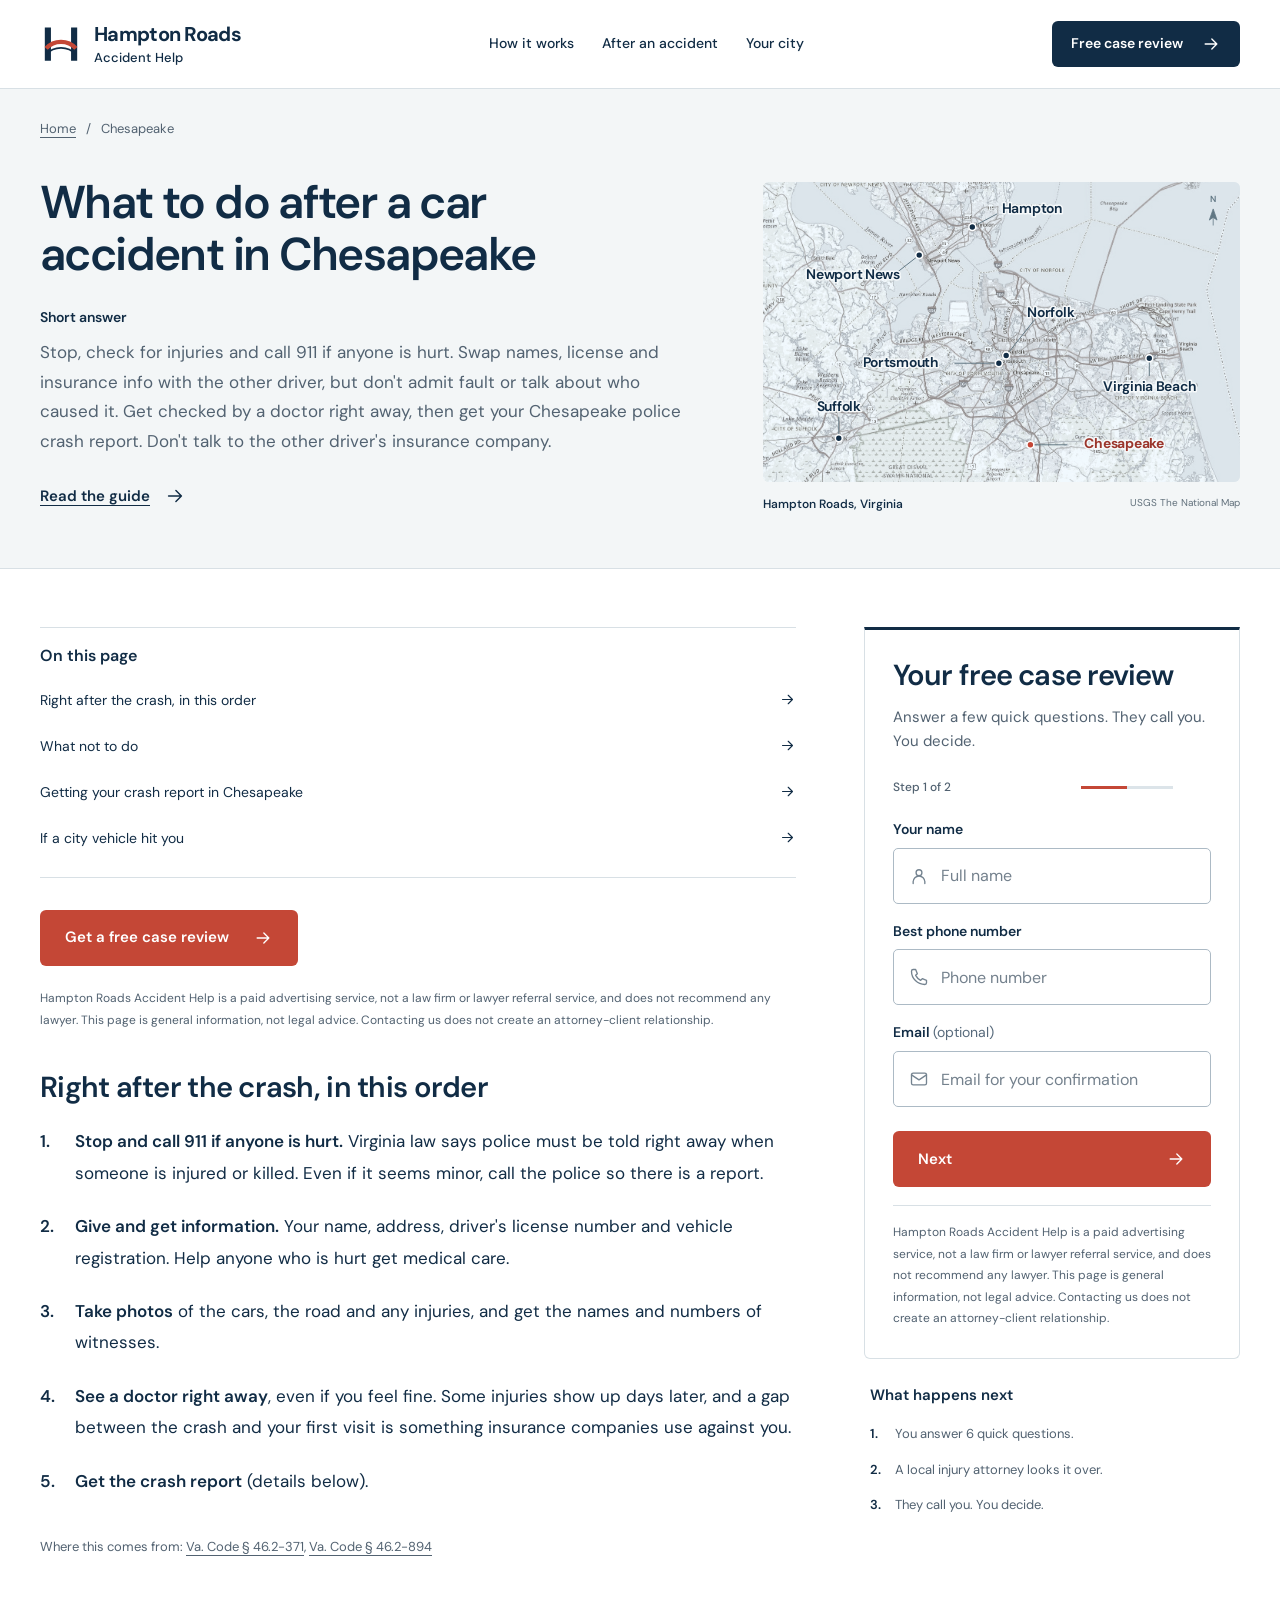
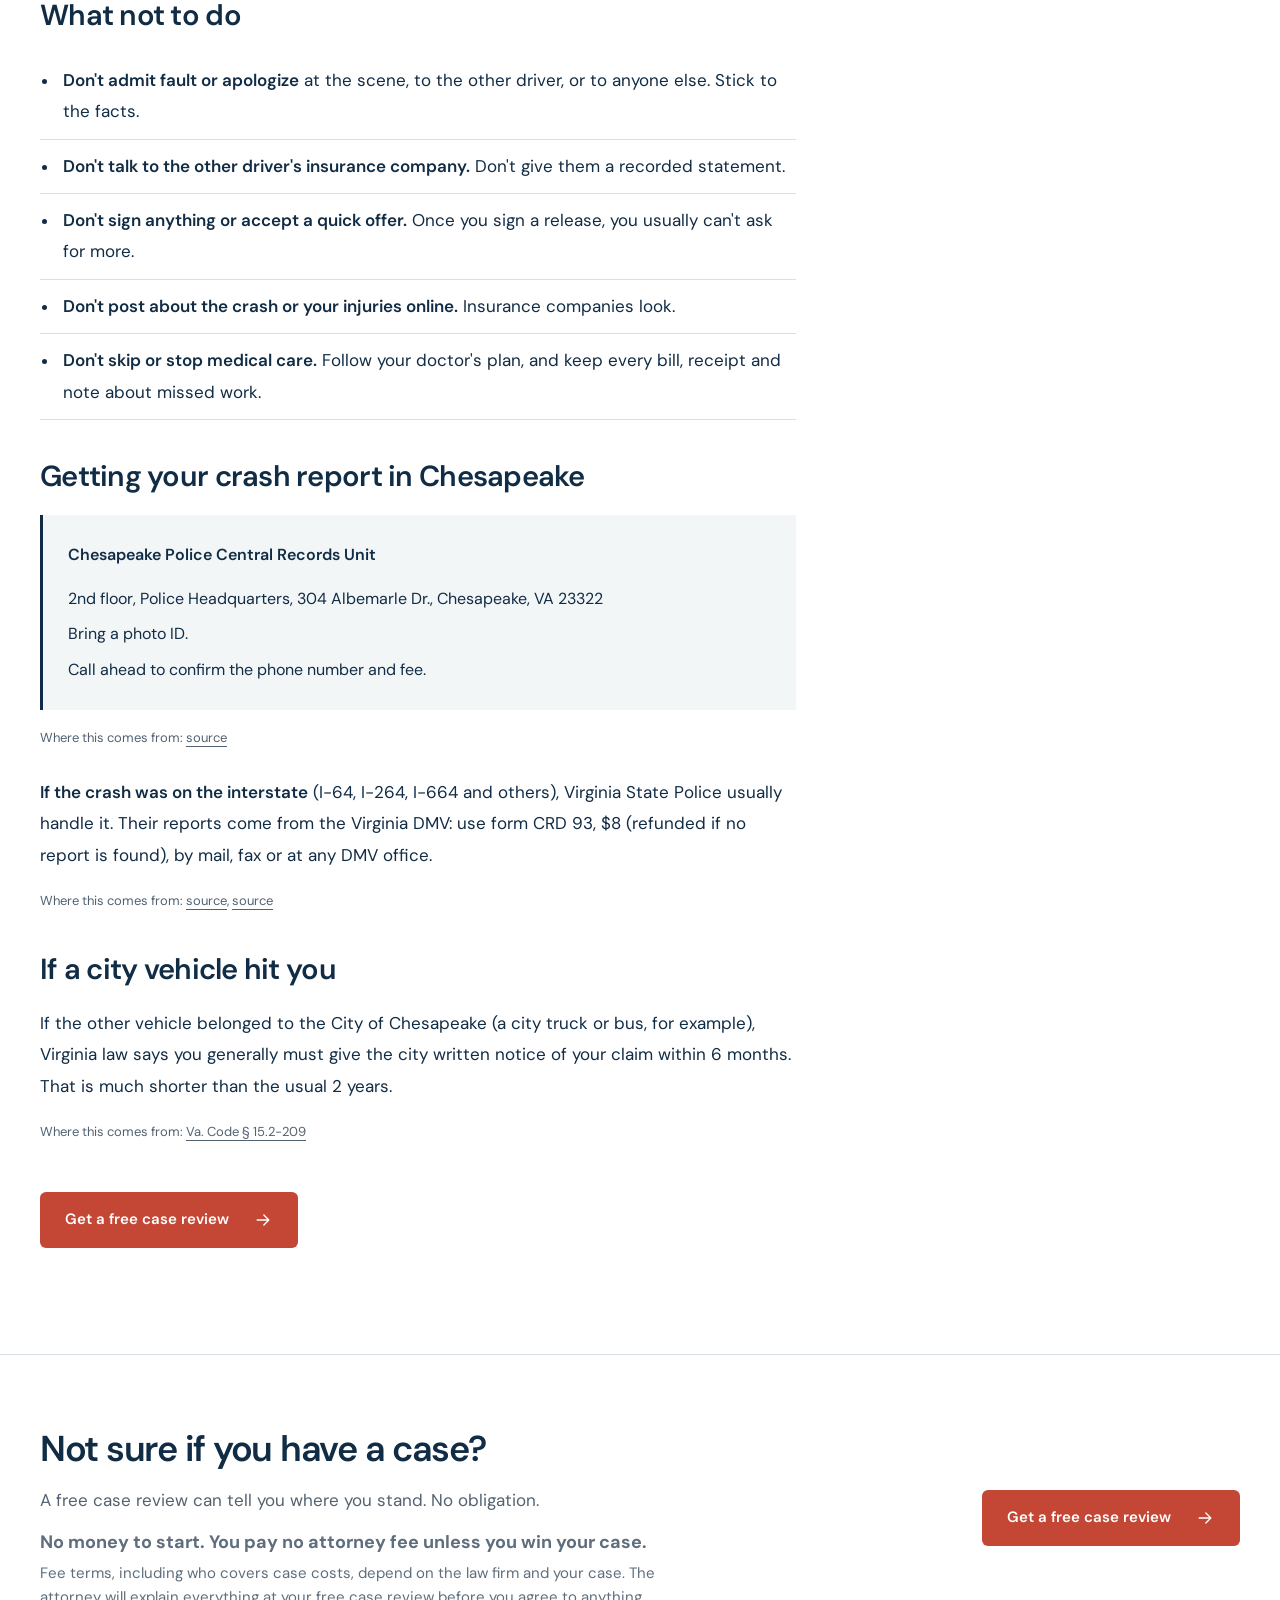
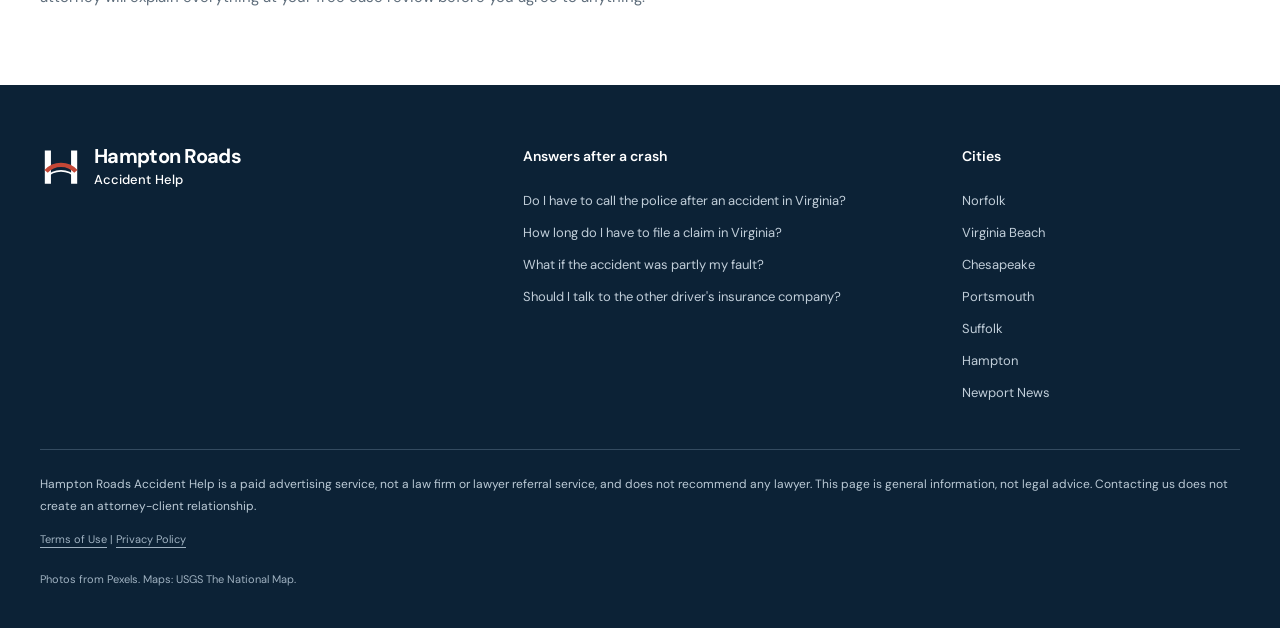
==== commit aed40efe: "Add optional email box to the case review form Co-Authored-By: Claude Opus 5.5 <noreply@anthropic.co" ====
--- a/after-a-car-accident-in-chesapeake.html
+++ b/after-a-car-accident-in-chesapeake.html
@@ -84,6 +84,9 @@
           </div><div class="field-group">
           <label class="field-label" for="phone-number">Best phone number</label>
           <div class="field-wrap"><svg class="icon " viewBox="0 0 24 24" fill="none" stroke="currentColor" stroke-width="1.6" stroke-linecap="round" stroke-linejoin="round" aria-hidden="true"><path d="M8 3H5a2 2 0 0 0-2 2c0 8.8 7.2 16 16 16a2 2 0 0 0 2-2v-3l-5-2-2 2a14 14 0 0 1-6-6l2-2-2-5Z"/></svg><input id="phone-number" type="tel" name="phone" placeholder="Phone number" autocomplete="tel" inputmode="tel" maxlength="40" required></div>
+          </div><div class="field-group">
+          <label class="field-label" for="email-address">Email <span class="field-optional">(optional)</span></label>
+          <div class="field-wrap"><svg class="icon " viewBox="0 0 24 24" fill="none" stroke="currentColor" stroke-width="1.6" stroke-linecap="round" stroke-linejoin="round" aria-hidden="true"><rect x="3" y="5" width="18" height="14" rx="2"/><path d="m3 7 9 6 9-6"/></svg><input id="email-address" type="email" name="email" placeholder="Email for your confirmation" autocomplete="email" inputmode="email" maxlength="254"></div>
           </div><div class="form-next">
           <button class="btn btn-full" type="button" data-next>Next<svg class="icon " viewBox="0 0 24 24" fill="none" stroke="currentColor" stroke-width="1.6" stroke-linecap="round" stroke-linejoin="round" aria-hidden="true"><path d="M5 12h14M13 6l6 6-6 6"/></svg></button>
           </div>
--- a/assets/style.css
+++ b/assets/style.css
@@ -555,3 +555,11 @@
 .site-header { transition: transform .25s ease; }
 .site-header.is-hidden { transform: translateY(-100%); }
 @media (prefers-reduced-motion: reduce) { .site-header { transition: none; } }
+
+/* Success message: big and obvious so people know it went through (Ben 11-25) */
+.form-status.is-success{margin-top:0;padding:36px 24px;border:0;border-radius:14px;background:#1f7a4d;color:#fff;text-align:center;font-size:21px;font-weight:700;line-height:1.5;white-space:pre-line;box-shadow:0 12px 32px rgba(31,122,77,.35);animation:hrah-pop .35s ease-out}
+.form-status.is-success::before{content:"\2713";display:flex;align-items:center;justify-content:center;width:72px;height:72px;margin:0 auto 16px;border-radius:50%;background:#fff;color:#1f7a4d;font-size:40px;font-weight:800}
+@keyframes hrah-pop{from{transform:scale(.92);opacity:0}to{transform:scale(1);opacity:1}}
+@media (prefers-reduced-motion: reduce){.form-status.is-success{animation:none}}
+
+.field-optional{font-weight:400;opacity:.7}
